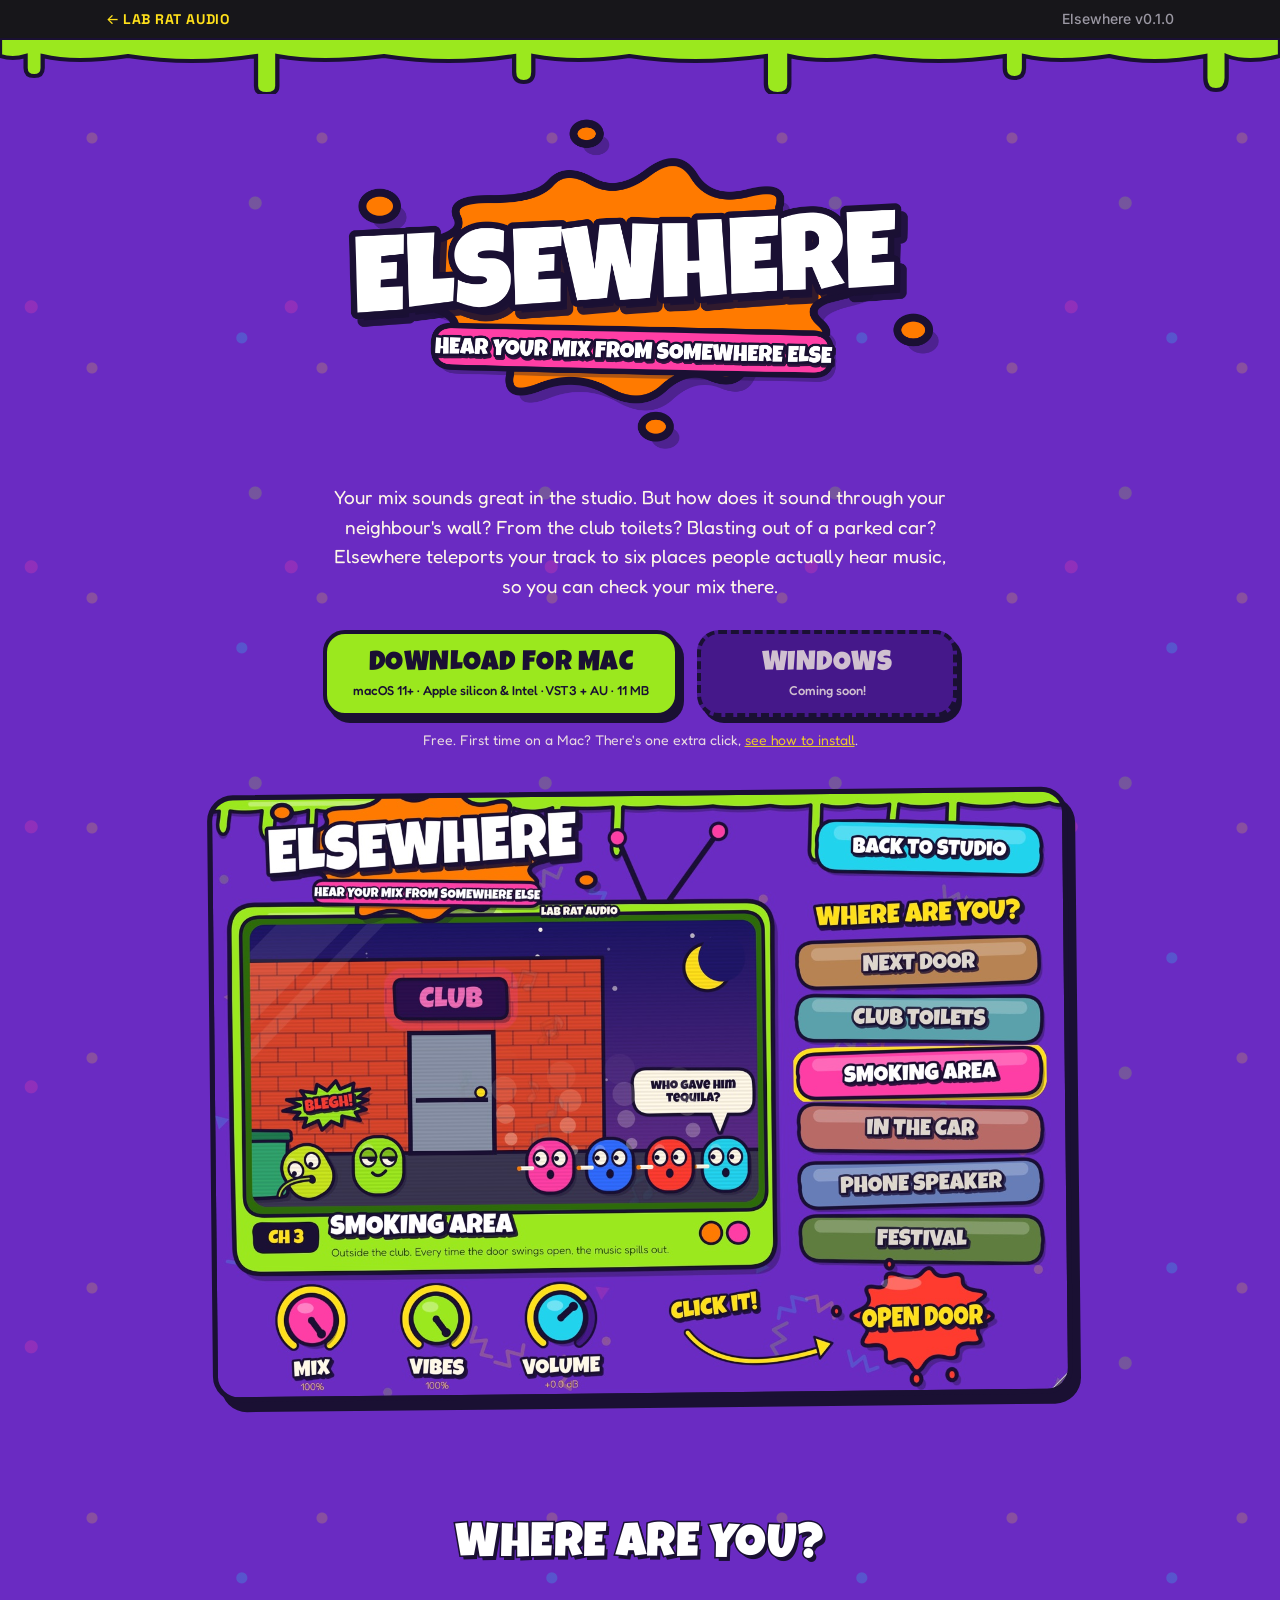
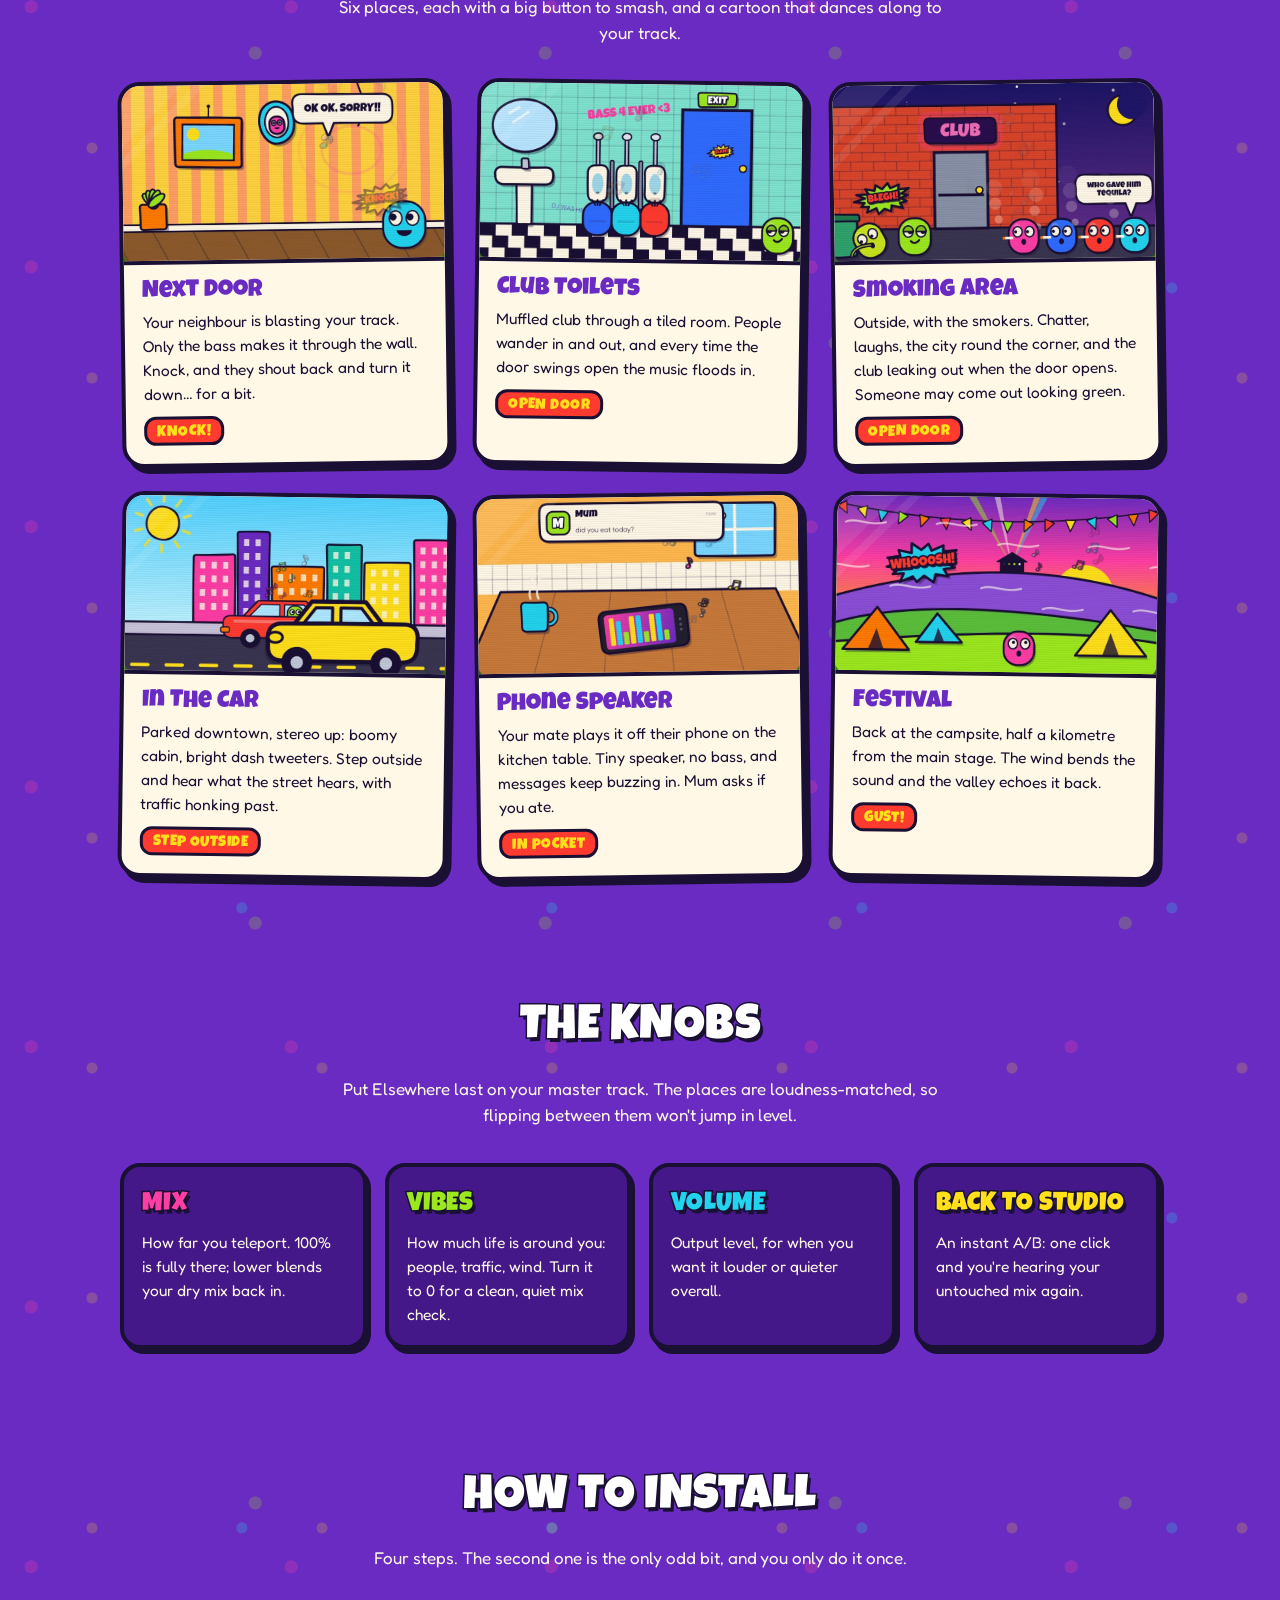
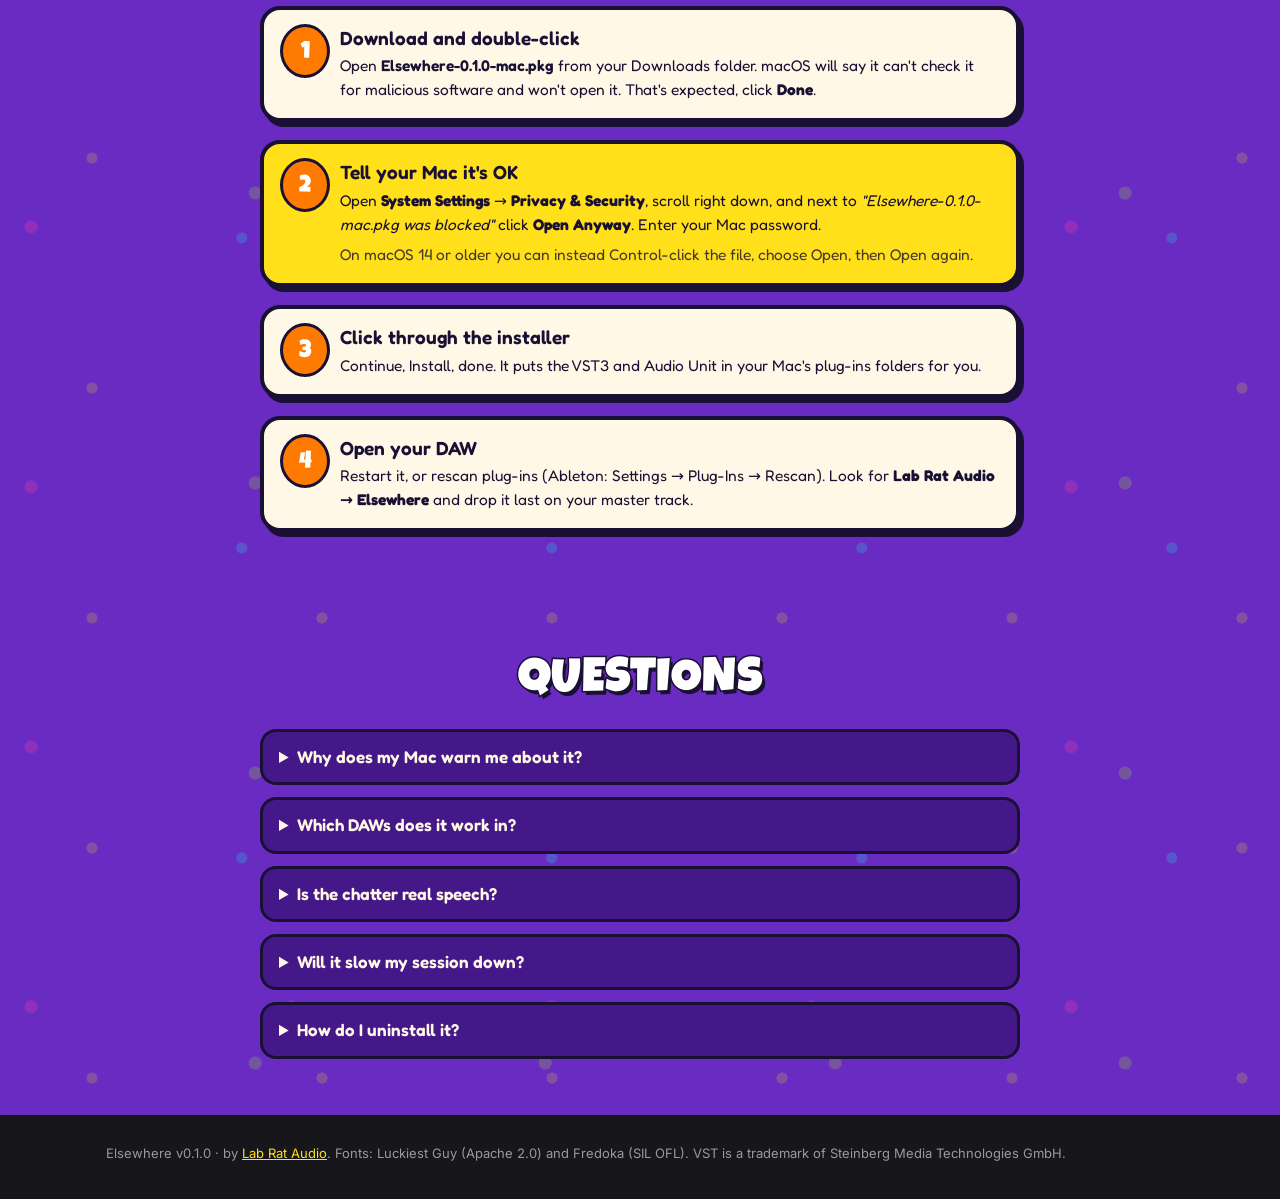
==== docs/elsewhere/index.html @ f8877b21 "Lab Rat Audio: Elsewhere plugin, installer and website Elsewhere is a mix-check plugin (VST3 / AU / " ====
<!doctype html>
<html lang="en">
<head>
  <meta charset="utf-8">
  <meta name="viewport" content="width=device-width, initial-scale=1">
  <title>Elsewhere · Lab Rat Audio</title>
  <meta name="description" content="Elsewhere: hear your mix from somewhere else. A free mix-check plugin (VST3 / AU) for macOS.">
  <link rel="preconnect" href="https://fonts.googleapis.com">
  <link rel="preconnect" href="https://fonts.gstatic.com" crossorigin>
  <link href="https://fonts.googleapis.com/css2?family=Fredoka:wght@400;500;600&family=Inter:wght@400;500&family=Luckiest+Guy&family=Space+Grotesk:wght@700&display=swap" rel="stylesheet">
  <link rel="stylesheet" href="../assets/playground.css">
  <link rel="stylesheet" href="elsewhere.css">
</head>
<body class="ew">
  <header class="pg-bar">
    <div class="pg-bar__inner">
      <a href="../">&larr; <span class="pg-wordmark">LAB RAT AUDIO</span></a>
      <span class="pg-bar__muted">Elsewhere v0.1.0</span>
    </div>
  </header>

  <svg class="ew-slime" viewBox="0 0 1200 56" preserveAspectRatio="none" aria-hidden="true">
    <path d="M0 0H1200V18Q1170 26 1150 18V40Q1150 52 1140 52Q1130 52 1130 40V18Q1080 28 1040 18Q990 26 960 18V30Q960 40 951 40Q942 40 942 30V18Q880 28 820 18Q770 26 740 18V46Q740 56 729 56Q718 56 718 46V18Q650 28 590 18Q540 26 500 18V34Q500 44 491 44Q482 44 482 34V18Q420 28 360 18Q300 26 260 18V48Q260 56 250 56Q240 56 240 48V18Q180 28 120 18Q70 26 40 18V30Q40 38 32 38Q24 38 24 30V18Q12 22 0 18Z"
          fill="#9be81e" stroke="#1a1033" stroke-width="4"/>
  </svg>

  <main>
    <section class="ew-hero ew-wrap">
      <h1 class="ew-logo">
        <!-- Exported from the plugin's own drawing code (ElsewhereRender writes Renders/logo.png). -->
        <img src="img/logo.png" width="1171" height="654" alt="Elsewhere: hear your mix from somewhere else">
      </h1>

      <p class="ew-hero__lede">Your mix sounds great in the studio. But how does it sound through your neighbour's wall?
        From the club toilets? Blasting out of a parked car? Elsewhere teleports your track to six places people
        actually hear music, so you can check your mix there.</p>

      <div class="ew-download" id="download">
        <a class="ew-btn ew-btn--go" href="download/Elsewhere-0.1.0-mac.pkg" download>
          <span class="ew-btn__big">DOWNLOAD FOR MAC</span>
          <span class="ew-btn__small">macOS 11+ · Apple silicon &amp; Intel · VST3 + AU · 11 MB</span>
        </a>
        <span class="ew-btn ew-btn--soon" aria-disabled="true">
          <span class="ew-btn__big">WINDOWS</span>
          <span class="ew-btn__small">Coming soon!</span>
        </span>
      </div>
      <p class="ew-download__note">Free. First time on a Mac? There's one extra click, <a href="#install">see how to install</a>.</p>

      <div class="ew-tv">
        <img src="img/hero.jpg" width="1400" height="983" alt="The Elsewhere plugin: a cartoon TV showing smokers chatting outside a club, with knobs and a big OPEN DOOR button">
      </div>
    </section>

    <section class="ew-section ew-wrap">
      <h2 class="ew-display">WHERE ARE YOU?</h2>
      <p class="ew-section__sub">Six places, each with a big button to smash, and a cartoon that dances along to your track.</p>

      <div class="ew-places">
        <article class="ew-place">
          <img src="img/screen_ui_1_sorry.jpg" width="840" height="468" alt="Next Door: a living room, the neighbour's music thumping through the wall" loading="lazy">
          <div class="ew-place__body">
            <h3 class="ew-place__name">Next Door</h3>
            <p>Your neighbour is blasting your track. Only the bass makes it through the wall. Knock, and they shout back and turn it down… for a bit.</p>
            <span class="ew-place__button">KNOCK!</span>
          </div>
        </article>
        <article class="ew-place">
          <img src="img/screen_ui_2_people.jpg" width="840" height="468" alt="Club Toilets: urinals, a mirror and a door to the club" loading="lazy">
          <div class="ew-place__body">
            <h3 class="ew-place__name">Club Toilets</h3>
            <p>Muffled club through a tiled room. People wander in and out, and every time the door swings open the music floods in.</p>
            <span class="ew-place__button">OPEN DOOR</span>
          </div>
        </article>
        <article class="ew-place">
          <img src="img/screen_ui_3_people.jpg" width="840" height="468" alt="Smoking Area: smokers chatting outside the club door at night" loading="lazy">
          <div class="ew-place__body">
            <h3 class="ew-place__name">Smoking Area</h3>
            <p>Outside, with the smokers. Chatter, laughs, the city round the corner, and the club leaking out when the door opens. Someone may come out looking green.</p>
            <span class="ew-place__button">OPEN DOOR</span>
          </div>
        </article>
        <article class="ew-place">
          <img src="img/screen_ui_4_traffic.jpg" width="840" height="468" alt="In The Car: a parked red car on a city street with traffic passing" loading="lazy">
          <div class="ew-place__body">
            <h3 class="ew-place__name">In The Car</h3>
            <p>Parked downtown, stereo up: boomy cabin, bright dash tweeters. Step outside and hear what the street hears, with traffic honking past.</p>
            <span class="ew-place__button">STEP OUTSIDE</span>
          </div>
        </article>
        <article class="ew-place">
          <img src="img/screen_ui_5.jpg" width="840" height="468" alt="Phone Speaker: a phone on a kitchen table with a message notification" loading="lazy">
          <div class="ew-place__body">
            <h3 class="ew-place__name">Phone Speaker</h3>
            <p>Your mate plays it off their phone on the kitchen table. Tiny speaker, no bass, and messages keep buzzing in. Mum asks if you ate.</p>
            <span class="ew-place__button">IN POCKET</span>
          </div>
        </article>
        <article class="ew-place">
          <img src="img/screen_ui_6_action.jpg" width="840" height="468" alt="Festival: tents on a hill, a tiny stage in the distance at sunset" loading="lazy">
          <div class="ew-place__body">
            <h3 class="ew-place__name">Festival</h3>
            <p>Back at the campsite, half a kilometre from the main stage. The wind bends the sound and the valley echoes it back.</p>
            <span class="ew-place__button">GUST!</span>
          </div>
        </article>
      </div>
    </section>

    <section class="ew-section ew-wrap">
      <h2 class="ew-display">THE KNOBS</h2>
      <p class="ew-section__sub">Put Elsewhere last on your master track. The places are loudness-matched, so flipping between them won't jump in level.</p>
      <div class="ew-knobs">
        <div class="ew-knob"><h3 class="ew-display">MIX</h3><p>How far you teleport. 100% is fully there; lower blends your dry mix back in.</p></div>
        <div class="ew-knob"><h3 class="ew-display">VIBES</h3><p>How much life is around you: people, traffic, wind. Turn it to 0 for a clean, quiet mix check.</p></div>
        <div class="ew-knob"><h3 class="ew-display">VOLUME</h3><p>Output level, for when you want it louder or quieter overall.</p></div>
        <div class="ew-knob"><h3 class="ew-display">BACK TO STUDIO</h3><p>An instant A/B: one click and you're hearing your untouched mix again.</p></div>
      </div>
    </section>

    <section class="ew-section ew-wrap" id="install">
      <h2 class="ew-display">HOW TO INSTALL</h2>
      <p class="ew-section__sub">Four steps. The second one is the only odd bit, and you only do it once.</p>
      <ol class="ew-steps">
        <li>
          <h3>Download and double-click</h3>
          <p>Open <span class="ew-path">Elsewhere-0.1.0-mac.pkg</span> from your Downloads folder. macOS will say it can't check it for
             malicious software and won't open it. That's expected, click <b>Done</b>.</p>
        </li>
        <li class="ew-steps__key">
          <h3>Tell your Mac it's OK</h3>
          <p>Open <b>System Settings</b> &rarr; <b>Privacy &amp; Security</b>, scroll right down, and next to
             <i>"Elsewhere-0.1.0-mac.pkg was blocked"</i> click <b>Open Anyway</b>. Enter your Mac password.</p>
          <p class="ew-mini">On macOS 14 or older you can instead Control-click the file, choose Open, then Open again.</p>
        </li>
        <li>
          <h3>Click through the installer</h3>
          <p>Continue, Install, done. It puts the VST3 and Audio Unit in your Mac's plug-ins folders for you.</p>
        </li>
        <li>
          <h3>Open your DAW</h3>
          <p>Restart it, or rescan plug-ins (Ableton: Settings &rarr; Plug-Ins &rarr; Rescan). Look for
             <b>Lab Rat Audio &rarr; Elsewhere</b> and drop it last on your master track.</p>
        </li>
      </ol>
    </section>

    <section class="ew-section ew-wrap">
      <h2 class="ew-display">QUESTIONS</h2>
      <div class="ew-faq">
        <details>
          <summary>Why does my Mac warn me about it?</summary>
          <p>Apple only skips the warning for apps signed with a paid Apple developer certificate. Elsewhere is a hobby
             project and isn't signed (yet), so macOS asks you to confirm once. The plugin itself is the same either way.</p>
        </details>
        <details>
          <summary>Which DAWs does it work in?</summary>
          <p>Anything that loads VST3 or Audio Units on a Mac: Ableton Live, Logic Pro, FL Studio, Bitwig, Reaper, Cubase,
             Studio One, GarageBand and more. Pro Tools (AAX) isn't supported.</p>
        </details>
        <details>
          <summary>Is the chatter real speech?</summary>
          <p>No, it's synthesised gibberish (read the speech bubbles for what they're on about). Everything you hear around
             the music is generated live, so there are no samples and it never repeats exactly.</p>
        </details>
        <details>
          <summary>Will it slow my session down?</summary>
          <p>No: it uses a few percent of one CPU core and adds no latency.</p>
        </details>
        <details>
          <summary>How do I uninstall it?</summary>
          <p>Delete <span class="ew-path">Elsewhere.vst3</span> from <span class="ew-path">/Library/Audio/Plug-Ins/VST3</span> and
             <span class="ew-path">Elsewhere.component</span> from <span class="ew-path">/Library/Audio/Plug-Ins/Components</span>.
             (In Finder, press Cmd+Shift+G and paste the folder path.)</p>
        </details>
      </div>
    </section>
  </main>

  <footer class="pg-footer">
    <div class="pg-footer__inner">
      Elsewhere v0.1.0 · by <a href="../">Lab Rat Audio</a>. Fonts: Luckiest Guy (Apache 2.0) and Fredoka (SIL OFL).
      VST is a trademark of Steinberg Media Technologies GmbH.
    </div>
  </footer>
</body>
</html>
---- docs/assets/playground.css ----
/* Lab Rat Audio: the shared, deliberately neutral frame around every plugin.
   The hub uses all of it; plugin pages use the top bar and footer and bring their own look. */

:root {
  --pg-bg: #f5f3ee;
  --pg-surface: #ffffff;
  --pg-ink: #17161a;
  --pg-muted: #6c6a72;
  --pg-line: #dedad2;
  --pg-accent: #17161a;
  --pg-radius: 14px;
  --pg-font: "Inter", system-ui, -apple-system, "Segoe UI", sans-serif;
  --pg-display: "Space Grotesk", "Inter", system-ui, sans-serif;
}

@media (prefers-color-scheme: dark) {
  :root:not([data-theme="light"]) {
    --pg-bg: #121114;
    --pg-surface: #1b1a1f;
    --pg-ink: #f1efe9;
    --pg-muted: #9b98a3;
    --pg-line: #2d2b33;
    --pg-accent: #f1efe9;
  }
}
:root[data-theme="dark"] {
  --pg-bg: #121114;
  --pg-surface: #1b1a1f;
  --pg-ink: #f1efe9;
  --pg-muted: #9b98a3;
  --pg-line: #2d2b33;
  --pg-accent: #f1efe9;
}

* { box-sizing: border-box; }
html { -webkit-text-size-adjust: 100%; }
body { margin: 0; }
img { max-width: 100%; height: auto; display: block; }

/* ---- Top bar: on every page, so you can always get back to the hub ---- */
.pg-bar {
  font: 500 14px/1 var(--pg-font);
  background: #17161a;
  color: #f1efe9;
}
.pg-bar__inner {
  max-width: 1100px;
  margin: 0 auto;
  padding: 12px 16px;
  display: flex;
  align-items: center;
  justify-content: space-between;
  gap: 16px;
}
.pg-bar a { color: inherit; text-decoration: none; }
.pg-bar a:hover { text-decoration: underline; text-underline-offset: 3px; }
.pg-wordmark { font-family: var(--pg-display); font-weight: 700; letter-spacing: 0.04em; }
.pg-bar__muted { color: #9b98a3; }

/* ---- Footer ---- */
.pg-footer {
  font: 400 13px/1.6 var(--pg-font);
  background: #17161a;
  color: #9b98a3;
}
.pg-footer__inner { max-width: 1100px; margin: 0 auto; padding: 28px 16px 36px; }
.pg-footer a { color: #f1efe9; }

/* ---- Hub ---- */
.pg-hub {
  background: var(--pg-bg);
  color: var(--pg-ink);
  font: 400 16px/1.6 var(--pg-font);
  min-height: 100vh;
}
.pg-main { max-width: 1100px; margin: 0 auto; padding: 0 16px; }

.pg-intro { padding: 72px 0 48px; max-width: 720px; }
.pg-intro h1 {
  font: 700 clamp(40px, 7vw, 72px)/1 var(--pg-display);
  letter-spacing: -0.02em;
  margin: 0 0 20px;
  text-wrap: balance;
}
.pg-intro p { margin: 0; font-size: 18px; color: var(--pg-muted); max-width: 60ch; }

.pg-section-title {
  font: 600 13px/1 var(--pg-font);
  text-transform: uppercase;
  letter-spacing: 0.12em;
  color: var(--pg-muted);
  margin: 0 0 16px;
}

.pg-grid {
  display: grid;
  grid-template-columns: repeat(auto-fill, minmax(min(100%, 320px), 1fr));
  gap: 20px;
  padding-bottom: 80px;
}

.pg-card {
  background: var(--pg-surface);
  border: 1px solid var(--pg-line);
  border-radius: var(--pg-radius);
  overflow: hidden;
  color: inherit;
  text-decoration: none;
  display: flex;
  flex-direction: column;
  transition: transform 0.15s ease, box-shadow 0.15s ease;
}
a.pg-card:hover { transform: translateY(-3px); box-shadow: 0 10px 30px rgba(0, 0, 0, 0.12); }
.pg-card__image { aspect-ratio: 940 / 660; object-fit: cover; width: 100%; background: #222; }
.pg-card__body { padding: 18px 20px 20px; display: flex; flex-direction: column; gap: 8px; flex: 1; }
.pg-card__name { font: 700 22px/1.2 var(--pg-display); margin: 0; }
.pg-card__line { margin: 0; color: var(--pg-muted); font-size: 15px; }
.pg-tags { display: flex; flex-wrap: wrap; gap: 6px; margin-top: auto; padding-top: 8px; }
.pg-tag {
  font: 500 12px/1 var(--pg-font);
  border: 1px solid var(--pg-line);
  border-radius: 999px;
  padding: 6px 10px;
  color: var(--pg-muted);
}
.pg-tag--on { background: var(--pg-accent); color: var(--pg-bg); border-color: var(--pg-accent); }

.pg-card--soon {
  border-style: dashed;
  background: transparent;
  justify-content: center;
  align-items: center;
  text-align: center;
  min-height: 280px;
  padding: 24px;
  color: var(--pg-muted);
}
.pg-card--soon .pg-card__name { color: var(--pg-ink); }
---- docs/elsewhere/elsewhere.css ----
/* Elsewhere's own look: 2000s cartoon, like the plugin. Only this page uses it. */

:root {
  --ink: #1a1033;
  --purple: #6a2bc2;
  --purple-dk: #45188a;
  --orange: #ff7a00;
  --slime: #9be81e;
  --pink: #ff3ea5;
  --cyan: #22d3ee;
  --yellow: #ffe01a;
  --red: #ff3b30;
  --cream: #fff8e7;
  --display: "Luckiest Guy", "Arial Black", sans-serif;
  --body: "Fredoka", system-ui, sans-serif;
}

.ew {
  margin: 0;
  background-color: var(--purple);
  background-image:
    radial-gradient(circle at 12% 18%, rgba(255, 62, 165, 0.25) 0 6px, transparent 7px),
    radial-gradient(circle at 78% 9%, rgba(34, 211, 238, 0.25) 0 5px, transparent 6px),
    radial-gradient(circle at 40% 60%, rgba(255, 224, 26, 0.2) 0 5px, transparent 6px),
    radial-gradient(circle at 88% 70%, rgba(155, 232, 30, 0.22) 0 6px, transparent 7px);
  background-size: 260px 260px, 310px 310px, 230px 230px, 290px 290px;
  color: var(--cream);
  font: 400 17px/1.55 var(--body);
  overflow-x: hidden;
}

.ew a { color: var(--yellow); }

/* Slime oozing off the top. */
.ew-slime { display: block; width: 100%; height: 56px; margin-bottom: -8px; }

.ew-wrap { max-width: 1040px; margin: 0 auto; padding: 0 16px; }

/* Chunky outlined text, like the plugin's. */
.ew-display {
  font-family: var(--display);
  font-weight: 400;
  letter-spacing: 0.01em;
  color: #fff;
  -webkit-text-stroke: 3px var(--ink);
  paint-order: stroke fill;
  text-shadow: 3px 4px 0 var(--ink);
  margin: 0;
}

/* ---- Hero ---- */
.ew-hero { padding: 28px 0 56px; text-align: center; }
.ew-logo { margin: 0 auto; max-width: 620px; }
.ew-logo img { width: 100%; }
.ew-hero__lede { max-width: 620px; margin: 22px auto 30px; font-size: 19px; }

.ew-tv {
  max-width: 860px;
  margin: 0 auto;
  border: 5px solid var(--ink);
  border-radius: 26px;
  box-shadow: 8px 10px 0 var(--ink);
  overflow: hidden;
  transform: rotate(-0.6deg);
  background: var(--ink);
}

/* ---- Download ---- */
.ew-download { display: flex; flex-wrap: wrap; justify-content: center; gap: 18px; margin: 8px 0 10px; }
.ew-btn {
  display: inline-flex;
  flex-direction: column;
  align-items: center;
  gap: 4px;
  min-width: 260px;
  padding: 16px 26px 14px;
  border: 4px solid var(--ink);
  border-radius: 22px;
  box-shadow: 5px 6px 0 var(--ink);
  text-decoration: none;
  transition: transform 0.08s ease, box-shadow 0.08s ease;
}
.ew-btn__big { font: 400 28px/1 var(--display); letter-spacing: 0.02em; }
.ew-btn__small { font: 500 13px/1.3 var(--body); }
.ew a.ew-btn--go { background: var(--slime); color: var(--ink); }
.ew a.ew-btn--go:hover { transform: translate(-1px, -2px) rotate(-1deg); box-shadow: 7px 9px 0 var(--ink); }
.ew a.ew-btn--go:active { transform: translate(3px, 4px); box-shadow: 1px 2px 0 var(--ink); }
.ew-btn--soon { background: var(--purple-dk); color: rgba(255, 248, 231, 0.75); border-style: dashed; cursor: default; }
.ew-download__note { text-align: center; font-size: 14px; opacity: 0.85; margin: 12px 0 40px; }

/* ---- Sections ---- */
.ew-section { padding: 56px 0; }
.ew-section h2 { font-size: clamp(32px, 6vw, 48px); text-align: center; margin-bottom: 10px; }
.ew-section__sub { text-align: center; max-width: 640px; margin: 0 auto 34px; }

.ew-places { display: grid; grid-template-columns: repeat(auto-fill, minmax(min(100%, 300px), 1fr)); gap: 26px; }
.ew-place {
  background: var(--cream);
  color: var(--ink);
  border: 4px solid var(--ink);
  border-radius: 22px;
  box-shadow: 5px 6px 0 var(--ink);
  overflow: hidden;
}
.ew-place:nth-child(odd) { transform: rotate(-0.8deg); }
.ew-place:nth-child(even) { transform: rotate(0.8deg); }
.ew-place img { border-bottom: 4px solid var(--ink); aspect-ratio: 560 / 312; object-fit: cover; width: 100%; }
.ew-place__body { padding: 14px 18px 18px; }
.ew-place__name { font: 400 24px/1.1 var(--display); color: var(--purple); margin: 0 0 6px; }
.ew-place p { margin: 0; font-size: 15.5px; }
.ew-place__button {
  display: inline-block;
  margin-top: 10px;
  background: var(--red);
  color: var(--yellow);
  border: 3px solid var(--ink);
  border-radius: 12px;
  padding: 4px 10px 1px;
  font: 400 15px/1.2 var(--display);
  letter-spacing: 0.03em;
}

.ew-knobs { display: grid; grid-template-columns: repeat(auto-fill, minmax(min(100%, 220px), 1fr)); gap: 18px; }
.ew-knob { background: var(--purple-dk); border: 4px solid var(--ink); border-radius: 20px; padding: 18px; box-shadow: 4px 5px 0 var(--ink); }
.ew-knob h3 { font-size: 26px; margin-bottom: 6px; }
.ew-knob p { margin: 0; font-size: 15.5px; }
.ew-knob:nth-child(1) h3 { color: var(--pink); }
.ew-knob:nth-child(2) h3 { color: var(--slime); }
.ew-knob:nth-child(3) h3 { color: var(--cyan); }
.ew-knob:nth-child(4) h3 { color: var(--yellow); }

/* ---- Install guide ---- */
.ew-steps { counter-reset: step; list-style: none; padding: 0; margin: 0 auto; max-width: 760px; display: grid; gap: 18px; }
.ew-steps li {
  counter-increment: step;
  position: relative;
  background: var(--cream);
  color: var(--ink);
  border: 4px solid var(--ink);
  border-radius: 20px;
  box-shadow: 4px 5px 0 var(--ink);
  padding: 16px 18px 16px 76px;
}
.ew-steps li::before {
  content: counter(step);
  position: absolute;
  left: 16px;
  top: 14px;
  width: 44px;
  height: 44px;
  display: grid;
  place-items: center;
  background: var(--orange);
  border: 3px solid var(--ink);
  border-radius: 50%;
  font: 400 24px/1 var(--display);
  color: #fff;
  padding-top: 4px;
}
.ew-steps h3 { font: 600 19px/1.3 var(--body); margin: 0 0 4px; }
.ew-steps p { margin: 0; font-size: 15.5px; }
.ew-steps li.ew-steps__key { background: var(--yellow); }
.ew-path { font-weight: 600; overflow-wrap: anywhere; }
.ew-mini { font-size: 14px; opacity: 0.8; margin-top: 6px !important; }

.ew-faq { max-width: 760px; margin: 0 auto; display: grid; gap: 12px; }
.ew-faq details { background: var(--purple-dk); border: 3px solid var(--ink); border-radius: 16px; padding: 12px 16px; }
.ew-faq summary { cursor: pointer; font-weight: 600; font-size: 17px; }
.ew-faq p { margin: 10px 0 2px; font-size: 15.5px; }

@media (max-width: 520px) {
  .ew-btn { min-width: 0; width: 100%; }
  .ew-steps li { padding-left: 64px; }
  .ew-steps li::before { left: 10px; width: 40px; height: 40px; font-size: 21px; }
  .ew-place:nth-child(n), .ew-tv { transform: none; }
}

@media (prefers-reduced-motion: reduce) {
  .ew-btn { transition: none; }
}
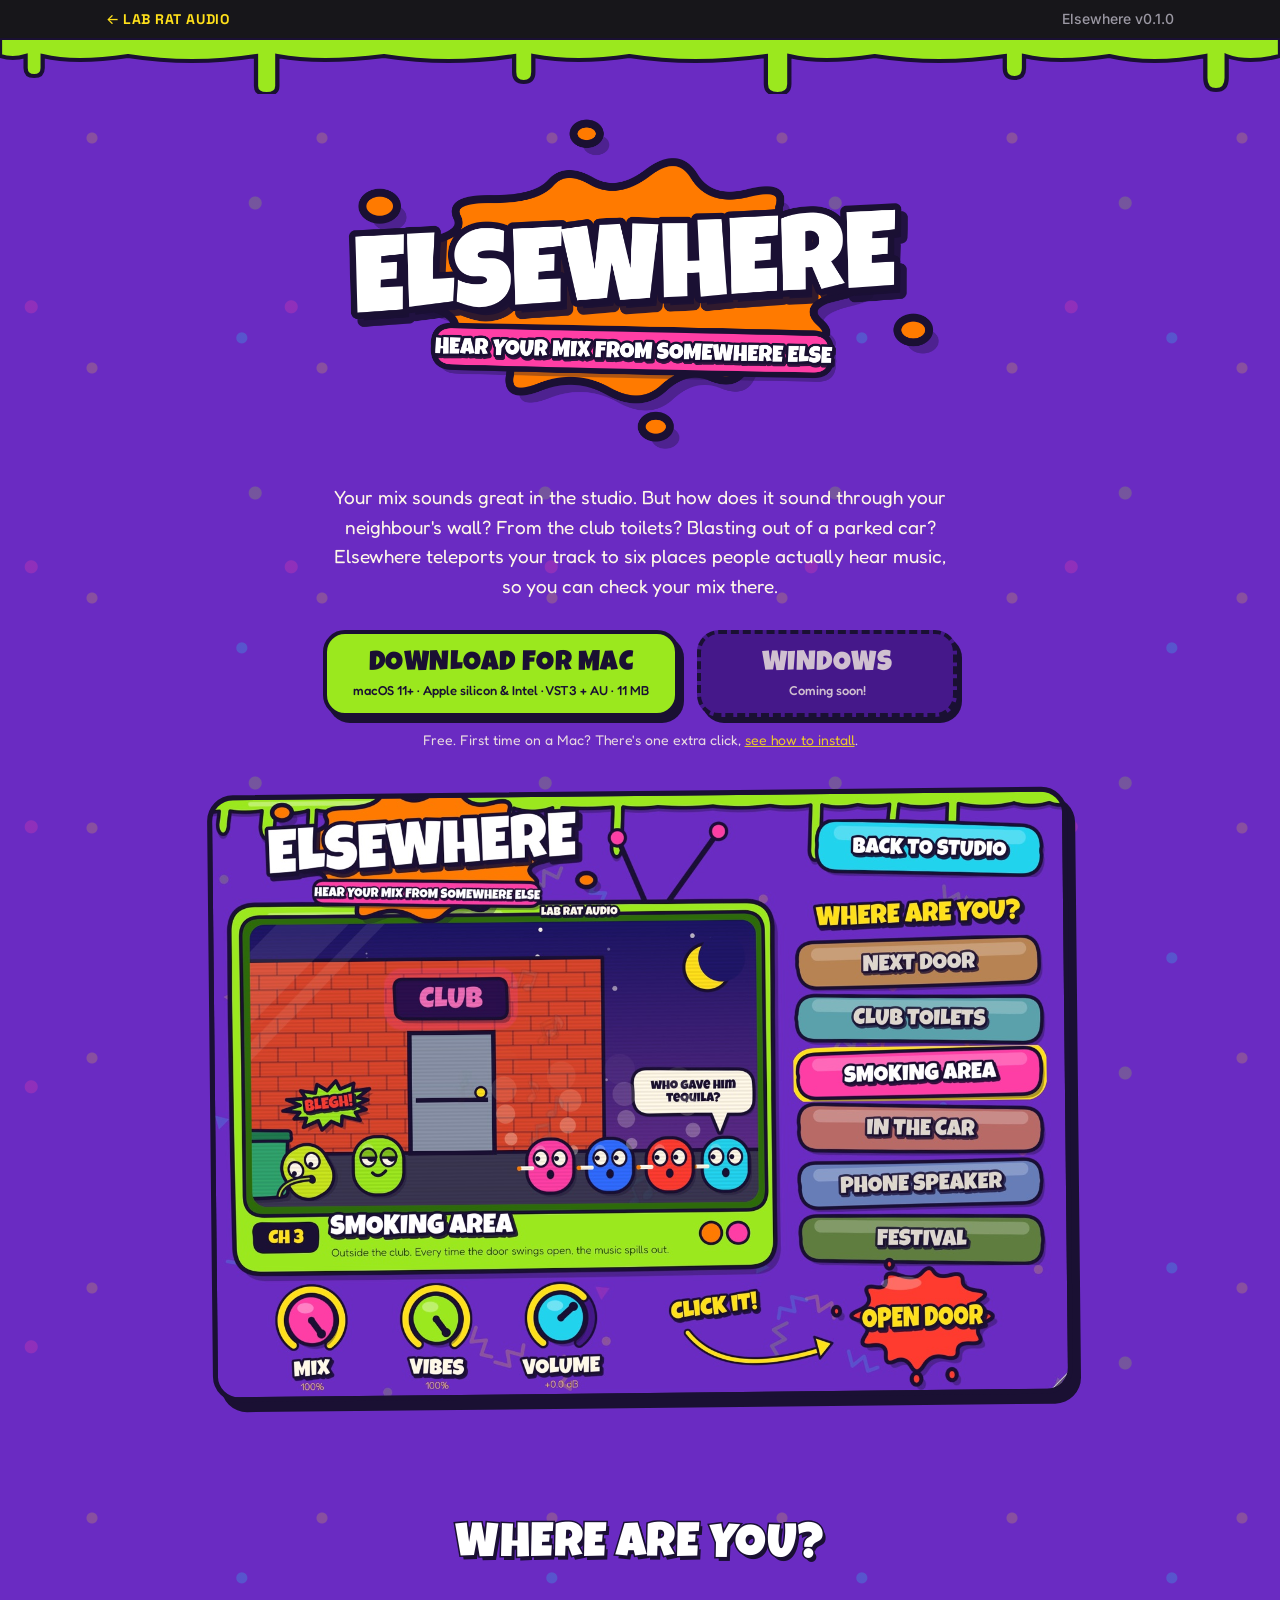
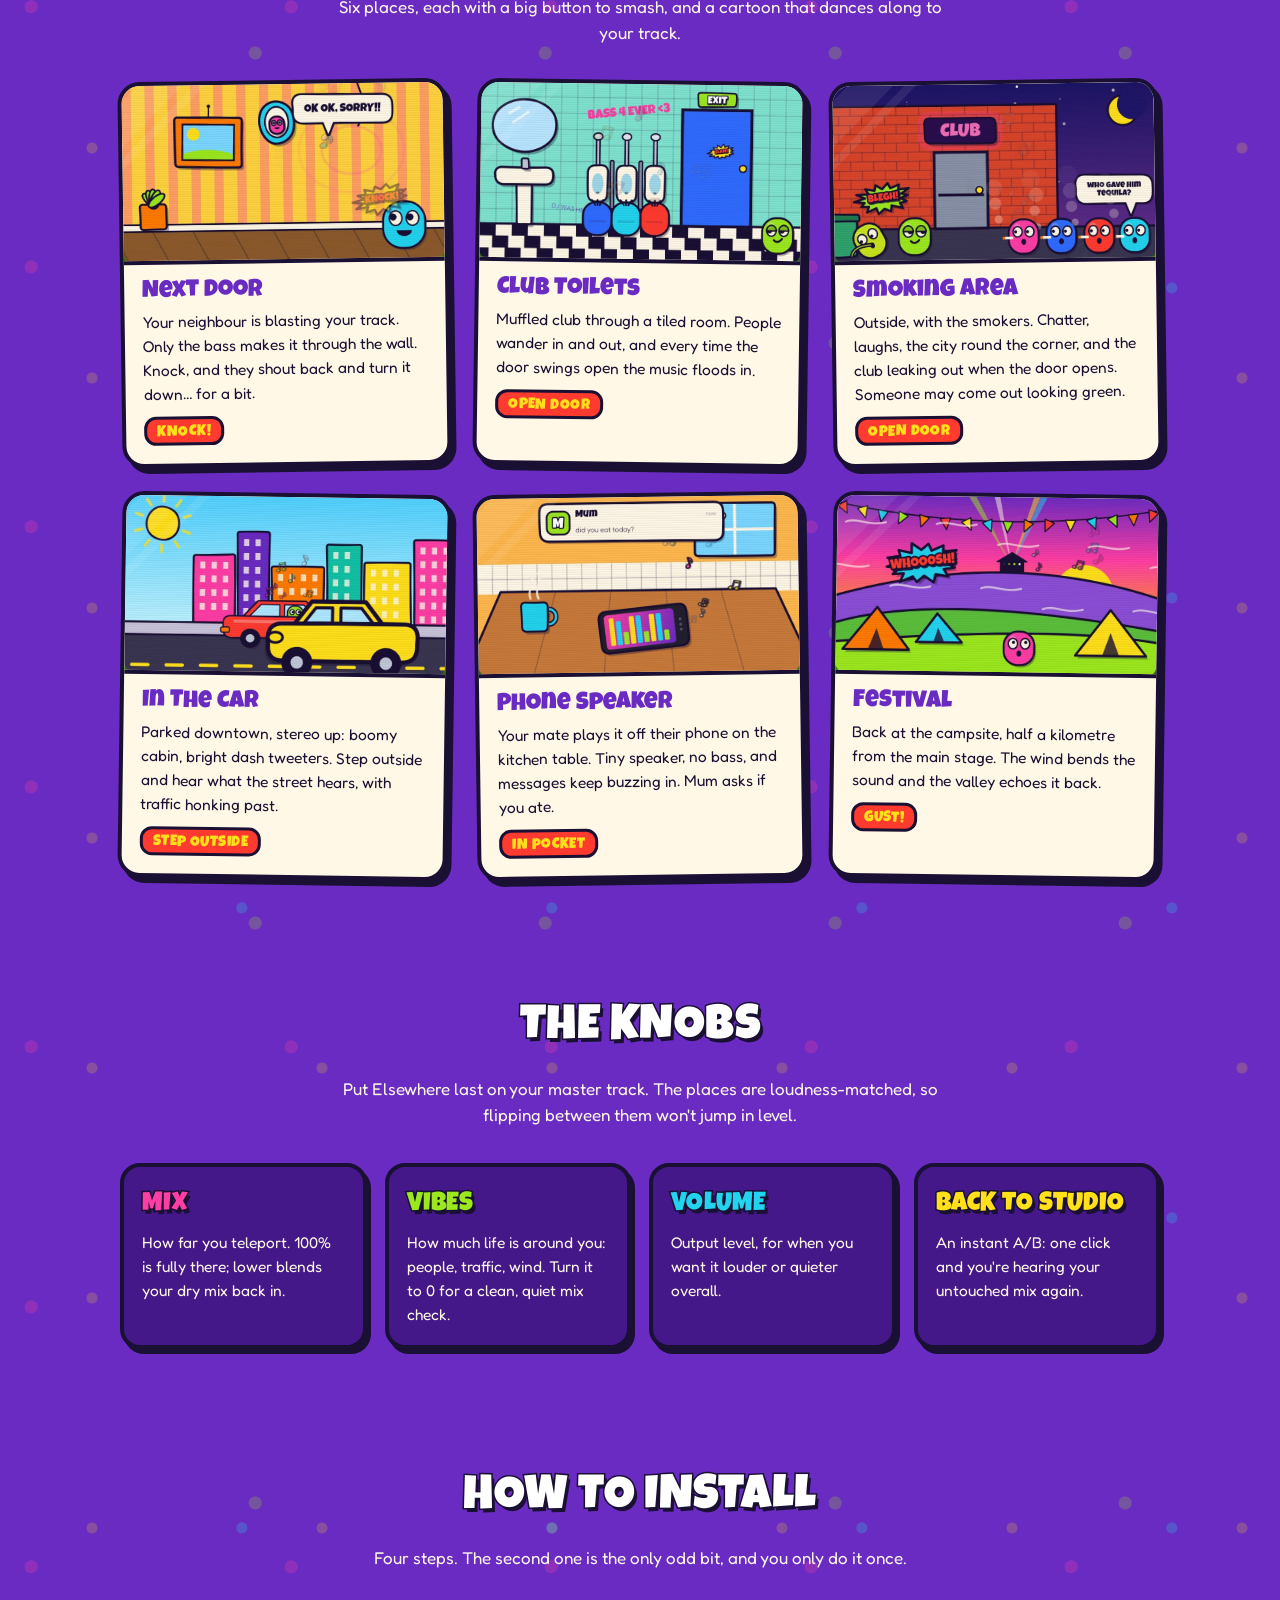
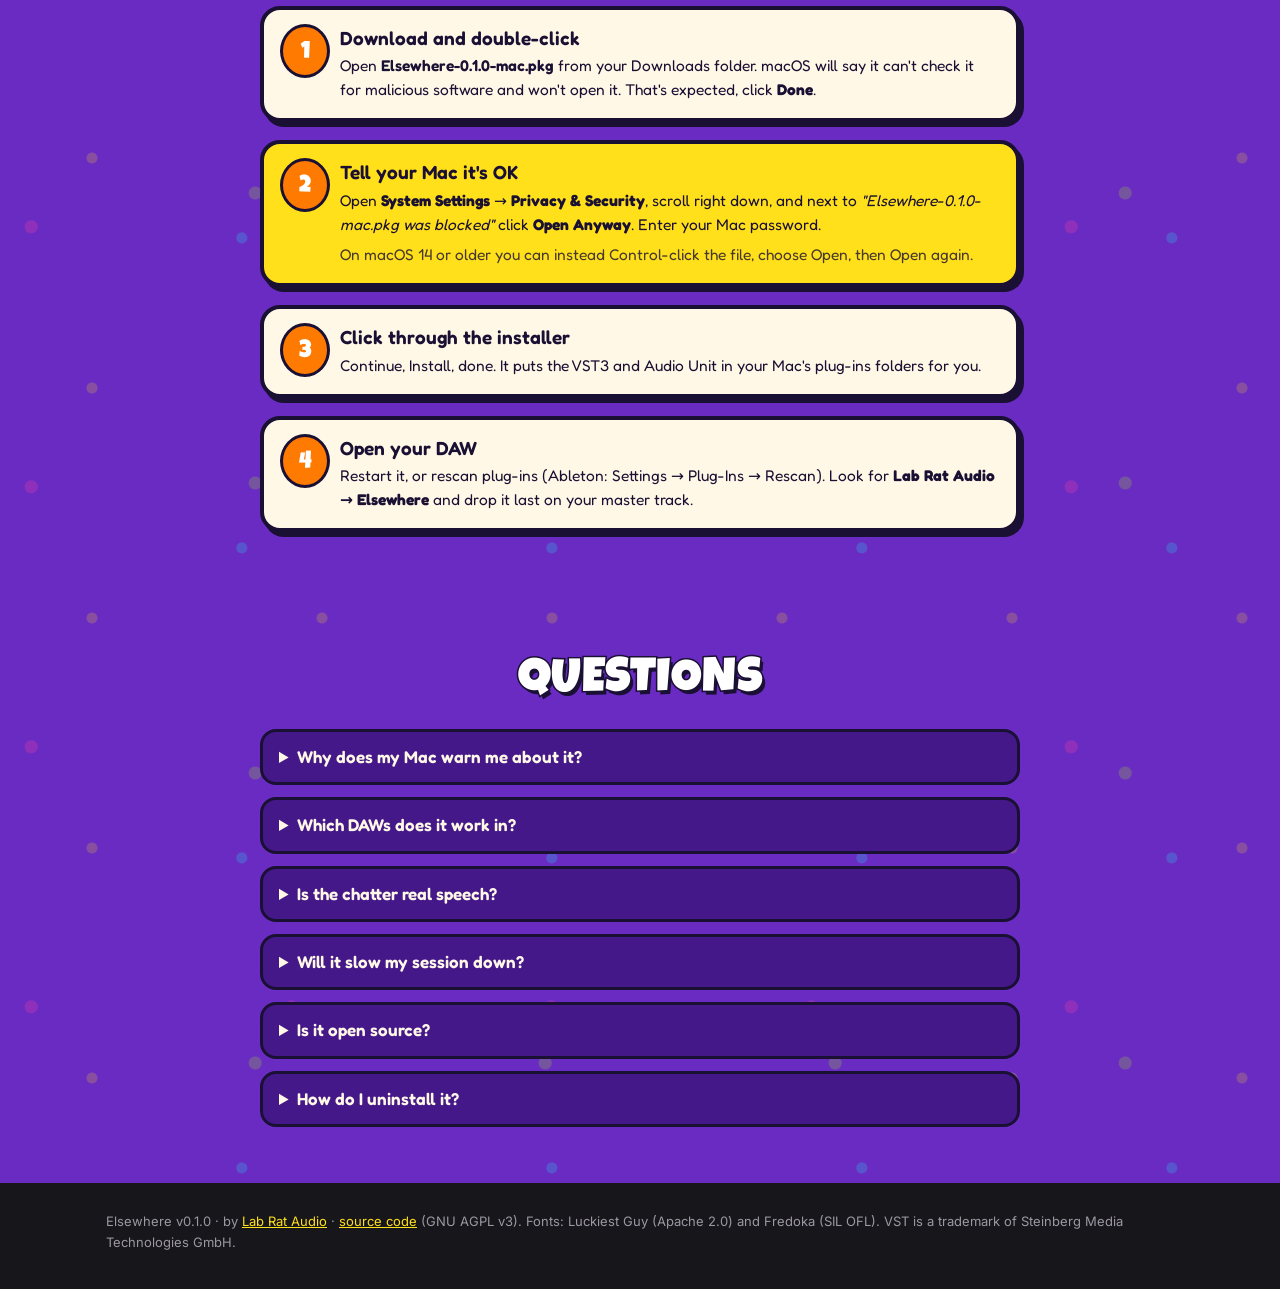
==== commit 6819d086: "License under the GNU AGPL v3 Add the official AGPLv3 text as LICENSE and say so in the READMEs, on " ====
--- a/docs/elsewhere/index.html
+++ b/docs/elsewhere/index.html
@@ -169,6 +169,12 @@
           <p>No: it uses a few percent of one CPU core and adds no latency.</p>
         </details>
         <details>
+          <summary>Is it open source?</summary>
+          <p>Yes. Elsewhere is free software under the GNU AGPL v3: the whole source is on
+             <a href="https://github.com/ege-canpolat/lab-rat-audio">GitHub</a>, and you're welcome to study it, change it
+             and share it, as long as what you share stays open under the same licence.</p>
+        </details>
+        <details>
           <summary>How do I uninstall it?</summary>
           <p>Delete <span class="ew-path">Elsewhere.vst3</span> from <span class="ew-path">/Library/Audio/Plug-Ins/VST3</span> and
              <span class="ew-path">Elsewhere.component</span> from <span class="ew-path">/Library/Audio/Plug-Ins/Components</span>.
@@ -180,7 +186,8 @@
 
   <footer class="pg-footer">
     <div class="pg-footer__inner">
-      Elsewhere v0.1.0 · by <a href="../">Lab Rat Audio</a>. Fonts: Luckiest Guy (Apache 2.0) and Fredoka (SIL OFL).
+      Elsewhere v0.1.0 · by <a href="../">Lab Rat Audio</a> ·
+      <a href="https://github.com/ege-canpolat/lab-rat-audio">source code</a> (GNU AGPL v3). Fonts: Luckiest Guy (Apache 2.0) and Fredoka (SIL OFL).
       VST is a trademark of Steinberg Media Technologies GmbH.
     </div>
   </footer>
